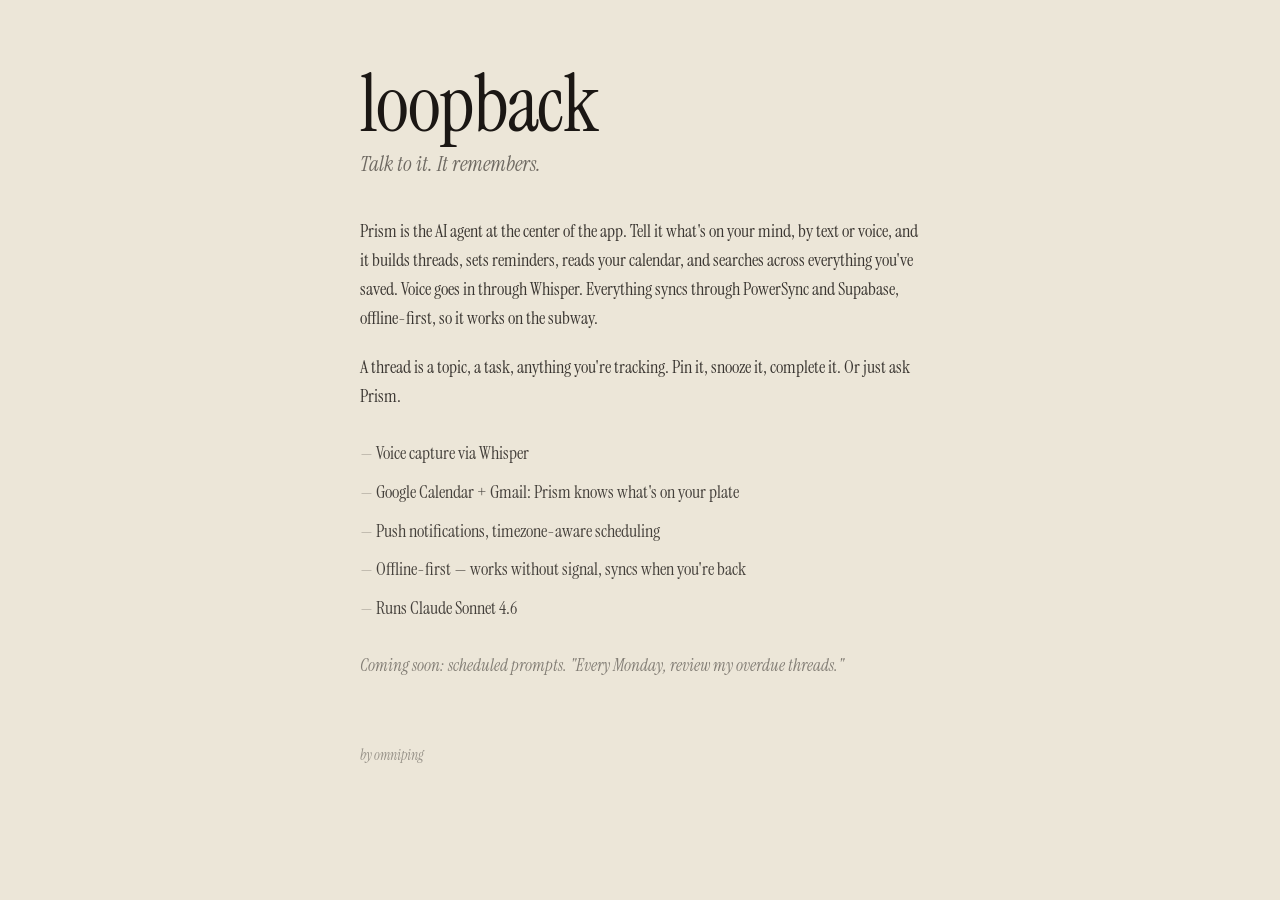
==== loopback/index.html @ e47c54f8 "Add loopback brag doc content Co-Authored-By: Claude Sonnet 4.6 (1M context) <noreply@anthropic.com>" ====
<!doctype html>
<html lang="en">
  <head>
    <meta charset="utf-8" />
    <meta name="viewport" content="width=device-width, initial-scale=1" />
    <title>loopback</title>
    <meta name="description" content="loopback by omniping — ai driven productivity" />
    <link rel="preconnect" href="https://fonts.googleapis.com" />
    <link rel="preconnect" href="https://fonts.gstatic.com" crossorigin />
    <link
      href="https://fonts.googleapis.com/css2?family=Instrument+Serif:ital@0;1&display=swap"
      rel="stylesheet"
    />
    <style>
      :root {
        --paper: #ece6d8;
        --ink: #1b1714;
      }

      * {
        box-sizing: border-box;
      }

      html,
      body {
        margin: 0;
        padding: 0;
      }

      body {
        background: var(--paper);
        color: var(--ink);
        font-family: "Instrument Serif", Georgia, serif;
        min-height: 100vh;
        min-height: 100dvh;
        display: flex;
        flex-direction: column;
        align-items: center;
        padding: 4rem 2rem 5rem;
        -webkit-font-smoothing: antialiased;
      }

      main {
        width: 100%;
        max-width: 560px;
      }

      h1 {
        font-weight: 400;
        font-size: clamp(2.5rem, 10vw, 5rem);
        line-height: 1;
        letter-spacing: -0.02em;
        margin: 0 0 0.4rem;
        font-feature-settings: "liga", "dlig";
      }

      .tagline {
        font-style: italic;
        font-size: clamp(1rem, 3vw, 1.3rem);
        opacity: 0.6;
        margin: 0 0 2.5rem;
      }

      .body {
        font-size: clamp(0.95rem, 2.5vw, 1.1rem);
        line-height: 1.65;
      }

      .body p {
        margin: 0 0 1.2rem;
        opacity: 0.85;
      }

      .body ul {
        margin: 1.5rem 0 1.5rem;
        padding: 0;
        list-style: none;
      }

      .body ul li {
        padding: 0.3rem 0;
        opacity: 0.8;
      }

      .body ul li::before {
        content: "— ";
        opacity: 0.4;
      }

      .soon {
        font-style: italic;
        opacity: 0.5 !important;
        font-size: 0.95em;
      }

      .back {
        display: inline-block;
        margin-top: 3rem;
        color: var(--ink);
        font-style: italic;
        font-size: 0.9rem;
        opacity: 0.4;
        text-decoration: none;
        transition: opacity 0.2s;
      }

      .back:hover {
        opacity: 0.85;
      }
    </style>
  </head>
  <body>
    <main>
      <h1>loopback</h1>
      <p class="tagline">Talk to it. It remembers.</p>

      <div class="body">
        <p>
          Prism is the AI agent at the center of the app. Tell it what's on
          your mind, by text or voice, and it builds threads, sets reminders,
          reads your calendar, and searches across everything you've saved. Voice
          goes in through Whisper. Everything syncs through PowerSync and
          Supabase, offline-first, so it works on the subway.
        </p>
        <p>
          A thread is a topic, a task, anything you're tracking. Pin it,
          snooze it, complete it. Or just ask Prism.
        </p>

        <ul>
          <li>Voice capture via Whisper</li>
          <li>Google Calendar + Gmail: Prism knows what's on your plate</li>
          <li>Push notifications, timezone-aware scheduling</li>
          <li>Offline-first — works without signal, syncs when you're back</li>
          <li>Runs Claude Sonnet 4.6</li>
        </ul>

        <p class="soon">
          Coming soon: scheduled prompts. "Every Monday, review my overdue threads."
        </p>
      </div>

      <a class="back" href="/">by omniping</a>
    </main>
  </body>
</html>
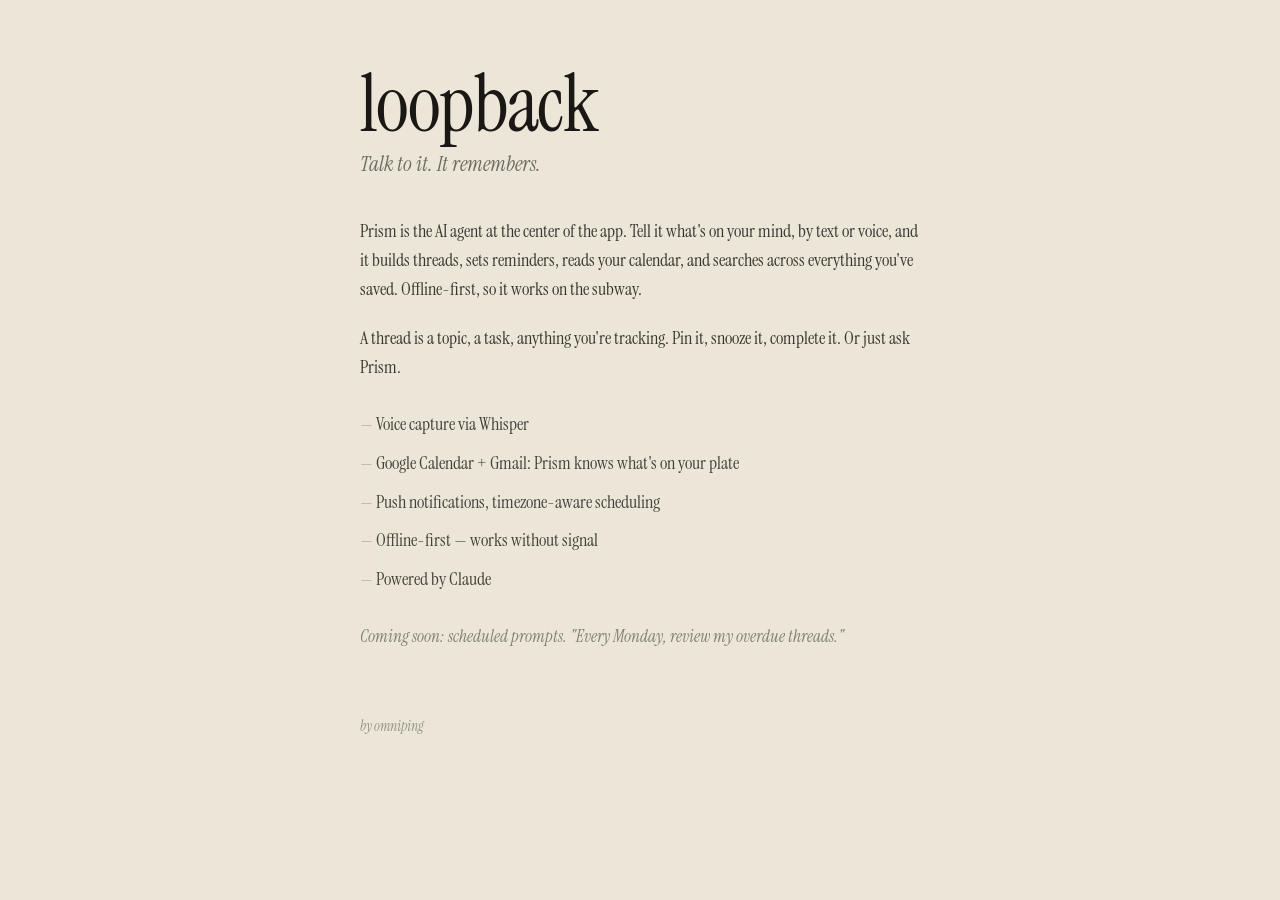
==== commit f1fdfa5d: "Simplify loopback copy, drop infra names Co-Authored-By: Claude Sonnet 4.6 (1M context) <noreply@ant" ====
--- a/loopback/index.html
+++ b/loopback/index.html
@@ -118,9 +118,8 @@
         <p>
           Prism is the AI agent at the center of the app. Tell it what's on
           your mind, by text or voice, and it builds threads, sets reminders,
-          reads your calendar, and searches across everything you've saved. Voice
-          goes in through Whisper. Everything syncs through PowerSync and
-          Supabase, offline-first, so it works on the subway.
+          reads your calendar, and searches across everything you've saved.
+          Offline-first, so it works on the subway.
         </p>
         <p>
           A thread is a topic, a task, anything you're tracking. Pin it,
@@ -131,8 +130,8 @@
           <li>Voice capture via Whisper</li>
           <li>Google Calendar + Gmail: Prism knows what's on your plate</li>
           <li>Push notifications, timezone-aware scheduling</li>
-          <li>Offline-first — works without signal, syncs when you're back</li>
-          <li>Runs Claude Sonnet 4.6</li>
+          <li>Offline-first — works without signal</li>
+          <li>Powered by Claude</li>
         </ul>
 
         <p class="soon">
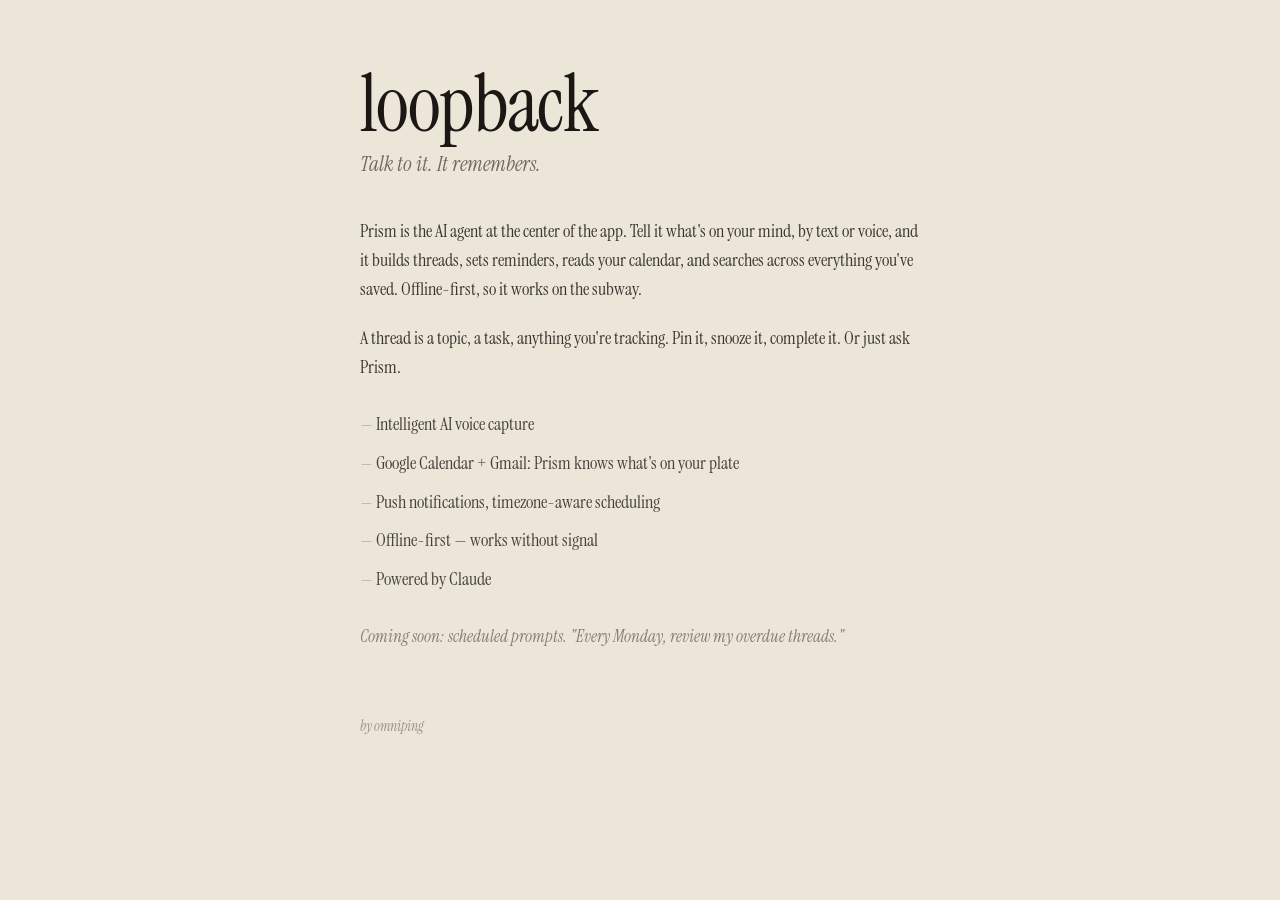
==== commit f3ad2245: "Reframe voice capture bullet for non-technical readers Co-Authored-By: Claude Sonnet 4.6 (1M context" ====
--- a/loopback/index.html
+++ b/loopback/index.html
@@ -127,7 +127,7 @@
         </p>
 
         <ul>
-          <li>Voice capture via Whisper</li>
+          <li>Intelligent AI voice capture</li>
           <li>Google Calendar + Gmail: Prism knows what's on your plate</li>
           <li>Push notifications, timezone-aware scheduling</li>
           <li>Offline-first — works without signal</li>
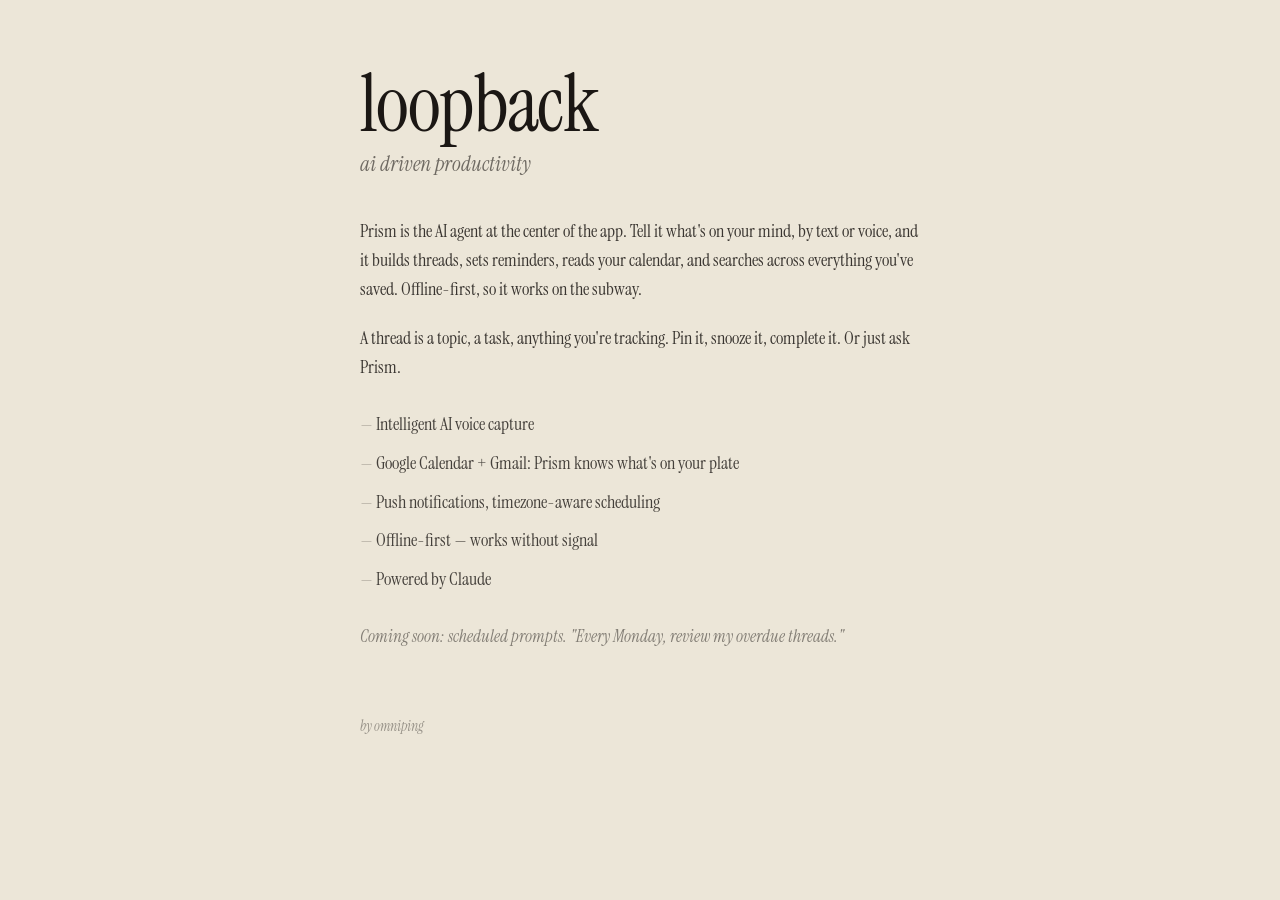
==== commit 531a908e: "Match loopback tagline to homepage Co-Authored-By: Claude Sonnet 4.6 (1M context) <noreply@anthropic" ====
--- a/loopback/index.html
+++ b/loopback/index.html
@@ -112,7 +112,7 @@
   <body>
     <main>
       <h1>loopback</h1>
-      <p class="tagline">Talk to it. It remembers.</p>
+      <p class="tagline">ai driven productivity</p>
 
       <div class="body">
         <p>
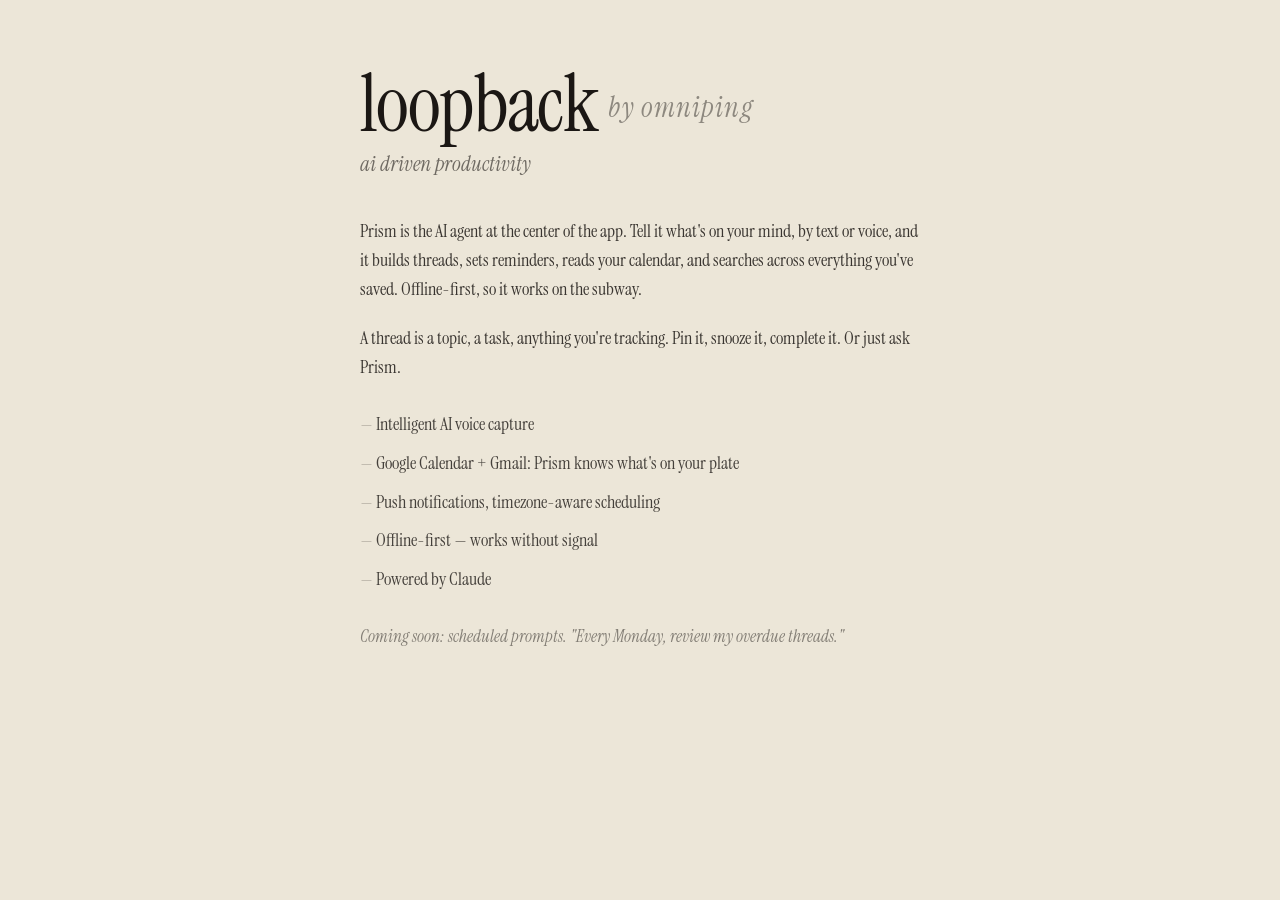
==== commit 8cfc3907: "Move 'by omniping' next to the loopback title Co-Authored-By: Claude Sonnet 4.6 (1M context) <norepl" ====
--- a/loopback/index.html
+++ b/loopback/index.html
@@ -54,6 +54,25 @@
         font-feature-settings: "liga", "dlig";
       }
 
+      h1 em {
+        font-style: italic;
+        font-size: 0.35em;
+        letter-spacing: 0.04em;
+        vertical-align: 0.5em;
+        margin-left: 0.4em;
+        opacity: 0.45;
+      }
+
+      h1 em a {
+        color: var(--ink);
+        text-decoration: none;
+        transition: opacity 0.2s;
+      }
+
+      h1 em a:hover {
+        opacity: 1;
+      }
+
       .tagline {
         font-style: italic;
         font-size: clamp(1rem, 3vw, 1.3rem);
@@ -93,25 +112,11 @@
         font-size: 0.95em;
       }
 
-      .back {
-        display: inline-block;
-        margin-top: 3rem;
-        color: var(--ink);
-        font-style: italic;
-        font-size: 0.9rem;
-        opacity: 0.4;
-        text-decoration: none;
-        transition: opacity 0.2s;
-      }
-
-      .back:hover {
-        opacity: 0.85;
-      }
     </style>
   </head>
   <body>
     <main>
-      <h1>loopback</h1>
+      <h1>loopback<em><a href="/">by omniping</a></em></h1>
       <p class="tagline">ai driven productivity</p>
 
       <div class="body">
@@ -139,7 +144,6 @@
         </p>
       </div>
 
-      <a class="back" href="/">by omniping</a>
     </main>
   </body>
 </html>
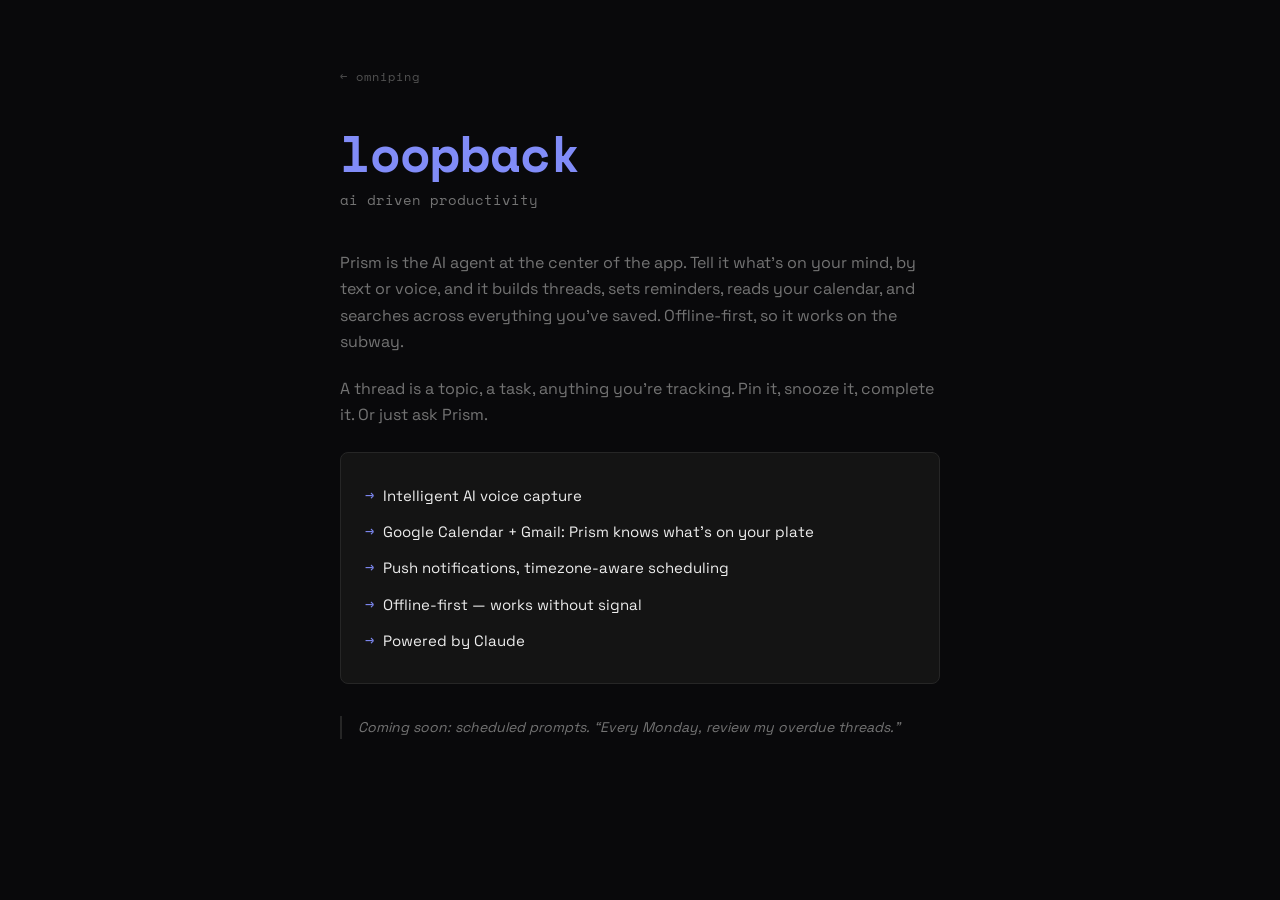
==== commit 096b8432: "Update all pages to ink-dark design system: loopback, warrooms, theway, upublish, legal" ====
--- a/loopback/index.html
+++ b/loopback/index.html
@@ -3,34 +3,40 @@
   <head>
     <meta charset="utf-8" />
     <meta name="viewport" content="width=device-width, initial-scale=1" />
-    <title>loopback</title>
-    <meta name="description" content="loopback by omniping — ai driven productivity" />
+    <title>loopback &mdash; ai driven productivity</title>
+    <meta name="description" content="loopback by omniping &mdash; ai driven productivity" />
     <link rel="preconnect" href="https://fonts.googleapis.com" />
     <link rel="preconnect" href="https://fonts.gstatic.com" crossorigin />
     <link
-      href="https://fonts.googleapis.com/css2?family=Instrument+Serif:ital@0;1&display=swap"
+      href="https://fonts.googleapis.com/css2?family=Space+Grotesk:wght@400;500;700&family=Space+Mono:wght@400;700&display=swap"
       rel="stylesheet"
     />
     <style>
       :root {
-        --paper: #ece6d8;
-        --ink: #1b1714;
+        --bg: #09090b;
+        --bg-card: #141414;
+        --border: #262626;
+        --text: #ededed;
+        --text-muted: #737373;
+        --text-faint: #525252;
+        --accent: #818cf8;
+        --accent-dim: #818cf820;
+        --font-display: 'Space Mono', monospace;
+        --font-body: 'Space Grotesk', sans-serif;
       }
 
       * {
         box-sizing: border-box;
-      }
-
-      html,
-      body {
         margin: 0;
         padding: 0;
       }
 
       body {
-        background: var(--paper);
-        color: var(--ink);
-        font-family: "Instrument Serif", Georgia, serif;
+        background: var(--bg);
+        color: var(--text);
+        font-family: var(--font-body);
+        font-size: 1rem;
+        line-height: 1.5;
         min-height: 100vh;
         min-height: 100dvh;
         display: flex;
@@ -42,108 +48,114 @@
 
       main {
         width: 100%;
-        max-width: 560px;
+        max-width: 600px;
+      }
+
+      .back {
+        font-family: var(--font-display);
+        font-size: 0.75rem;
+        color: var(--text-faint);
+        text-decoration: none;
+        letter-spacing: 0.08em;
+        transition: color 0.2s;
+        display: inline-block;
+        margin-bottom: 2.5rem;
+      }
+
+      .back:hover {
+        color: var(--text-muted);
       }
 
       h1 {
-        font-weight: 400;
-        font-size: clamp(2.5rem, 10vw, 5rem);
-        line-height: 1;
+        font-family: var(--font-display);
+        font-weight: 700;
+        font-size: clamp(2.3rem, 8vw, 3.125rem);
+        line-height: 1.1;
         letter-spacing: -0.02em;
-        margin: 0 0 0.4rem;
-        font-feature-settings: "liga", "dlig";
-      }
-
-      h1 em {
-        font-style: italic;
-        font-size: 0.35em;
-        letter-spacing: 0.04em;
-        vertical-align: 0.5em;
-        margin-left: 0.4em;
-        opacity: 0.45;
-      }
-
-      h1 em a {
-        color: var(--ink);
-        text-decoration: none;
-        transition: opacity 0.2s;
-      }
-
-      h1 em a:hover {
-        opacity: 1;
+        color: var(--accent);
+        margin-bottom: 0.5rem;
       }
 
       .tagline {
-        font-style: italic;
-        font-size: clamp(1rem, 3vw, 1.3rem);
-        opacity: 0.6;
-        margin: 0 0 2.5rem;
+        font-family: var(--font-display);
+        font-size: 0.875rem;
+        color: var(--text-muted);
+        margin-bottom: 2.5rem;
       }
 
-      .body {
-        font-size: clamp(0.95rem, 2.5vw, 1.1rem);
+      .body p {
+        color: var(--text-muted);
+        margin-bottom: 1.25rem;
         line-height: 1.65;
       }
 
-      .body p {
-        margin: 0 0 1.2rem;
-        opacity: 0.85;
-      }
-
       .body ul {
-        margin: 1.5rem 0 1.5rem;
-        padding: 0;
         list-style: none;
+        margin: 1.5rem 0;
+        padding: 1.5rem;
+        background: var(--bg-card);
+        border: 1px solid var(--border);
+        border-radius: 8px;
       }
 
       .body ul li {
-        padding: 0.3rem 0;
-        opacity: 0.8;
+        padding: 0.4rem 0;
+        color: var(--text);
+        font-size: 0.9375rem;
       }
 
       .body ul li::before {
-        content: "— ";
-        opacity: 0.4;
+        content: "\2192  ";
+        color: var(--accent);
+        font-family: var(--font-display);
       }
 
       .soon {
+        font-size: 0.875rem;
+        color: var(--text-faint);
         font-style: italic;
-        opacity: 0.5 !important;
-        font-size: 0.95em;
+        border-left: 2px solid var(--border);
+        padding-left: 1rem;
+        margin-top: 2rem;
       }
 
+      @media (max-width: 640px) {
+        body {
+          padding: 2rem 1.5rem 3rem;
+        }
+      }
     </style>
   </head>
   <body>
     <main>
-      <h1>loopback<em><a href="/">by omniping</a></em></h1>
+      <a class="back" href="/">&larr; omniping</a>
+      <h1>loopback</h1>
       <p class="tagline">ai driven productivity</p>
 
       <div class="body">
         <p>
-          Prism is the AI agent at the center of the app. Tell it what's on
+          Prism is the AI agent at the center of the app. Tell it what&rsquo;s on
           your mind, by text or voice, and it builds threads, sets reminders,
-          reads your calendar, and searches across everything you've saved.
+          reads your calendar, and searches across everything you&rsquo;ve saved.
           Offline-first, so it works on the subway.
         </p>
         <p>
-          A thread is a topic, a task, anything you're tracking. Pin it,
+          A thread is a topic, a task, anything you&rsquo;re tracking. Pin it,
           snooze it, complete it. Or just ask Prism.
         </p>
 
         <ul>
           <li>Intelligent AI voice capture</li>
-          <li>Google Calendar + Gmail: Prism knows what's on your plate</li>
+          <li>Google Calendar + Gmail: Prism knows what&rsquo;s on your plate</li>
           <li>Push notifications, timezone-aware scheduling</li>
-          <li>Offline-first — works without signal</li>
+          <li>Offline-first &mdash; works without signal</li>
           <li>Powered by Claude</li>
         </ul>
 
         <p class="soon">
-          Coming soon: scheduled prompts. "Every Monday, review my overdue threads."
+          Coming soon: scheduled prompts. &ldquo;Every Monday, review my overdue threads.&rdquo;
         </p>
       </div>
-
     </main>
   </body>
 </html>
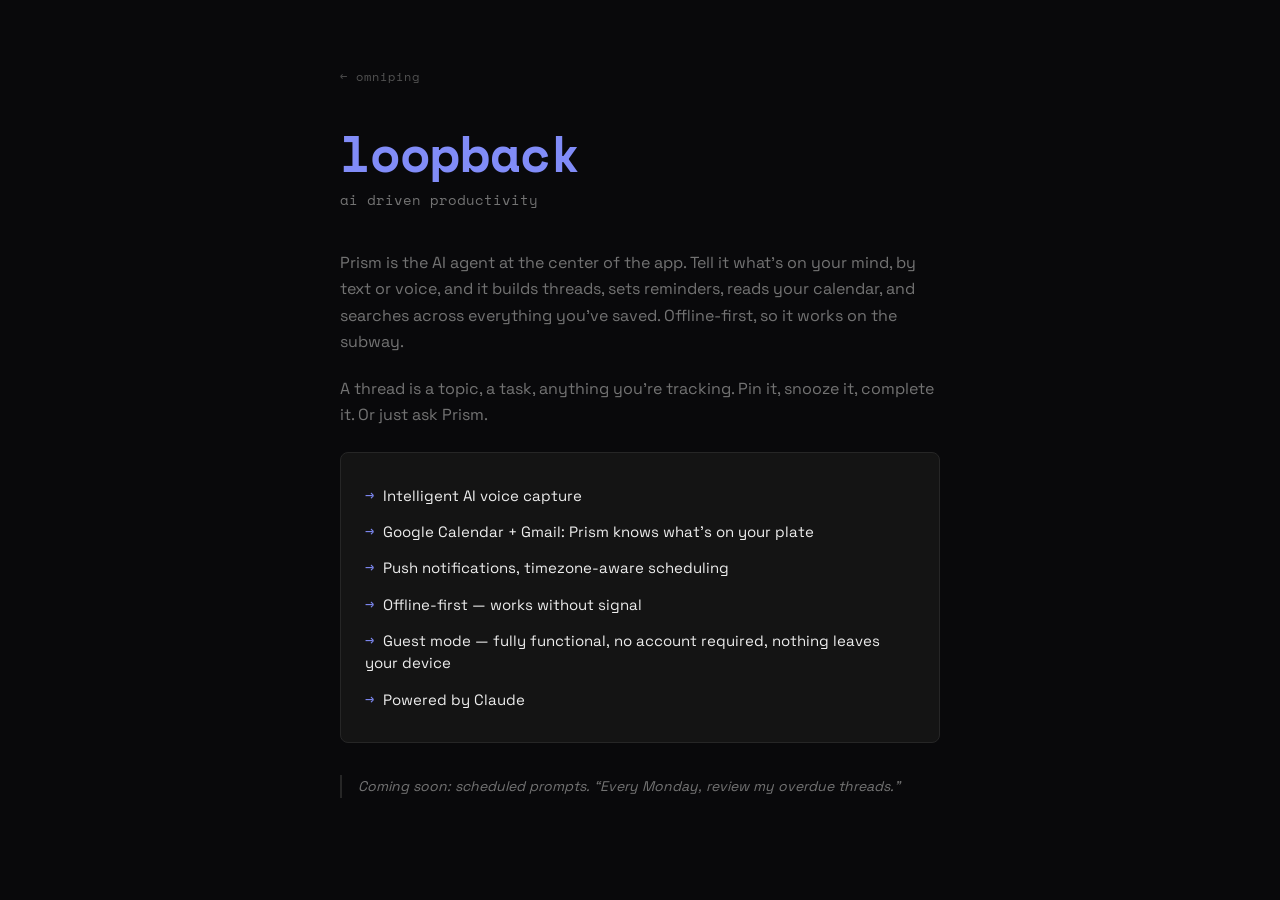
==== commit f336ecc8: "Fix all 11 homepage issues: privacy policy compliance (CCPA, GDPR, retention, permissions, subproces" ====
--- a/loopback/index.html
+++ b/loopback/index.html
@@ -149,6 +149,7 @@
           <li>Google Calendar + Gmail: Prism knows what&rsquo;s on your plate</li>
           <li>Push notifications, timezone-aware scheduling</li>
           <li>Offline-first &mdash; works without signal</li>
+          <li>Guest mode &mdash; fully functional, no account required, nothing leaves your device</li>
           <li>Powered by Claude</li>
         </ul>
 
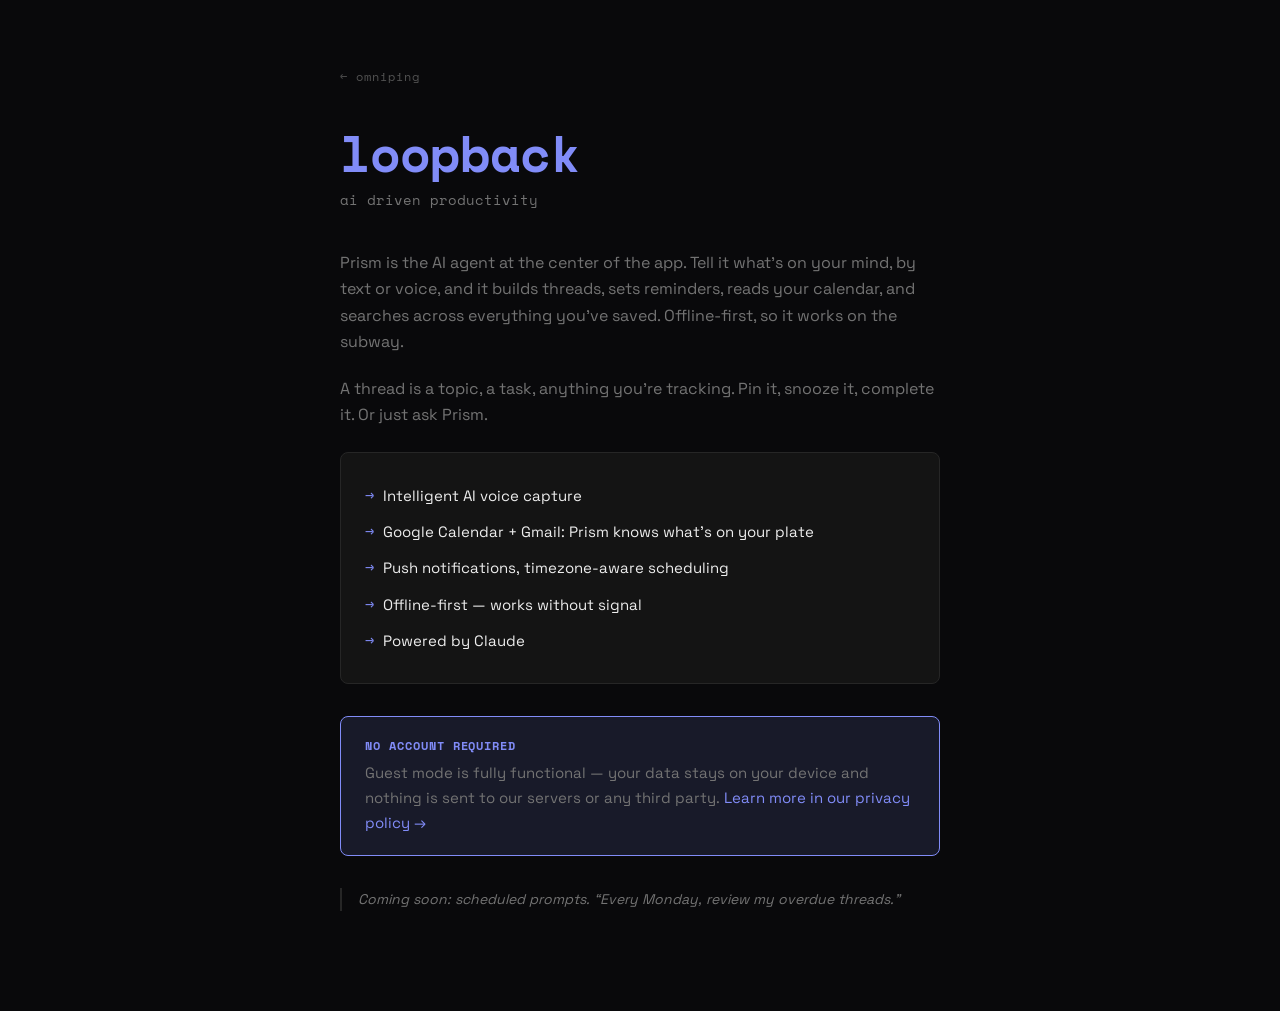
==== commit 2f0e1ebb: "Promote Guest Mode as a privacy feature on the loopback page Add a dedicated callout block on /loopb" ====
--- a/loopback/index.html
+++ b/loopback/index.html
@@ -110,6 +110,39 @@
         font-family: var(--font-display);
       }
 
+      .guest-mode {
+        margin-top: 2rem;
+        padding: 1.25rem 1.5rem;
+        background: var(--accent-dim);
+        border: 1px solid var(--accent);
+        border-radius: 8px;
+      }
+
+      .guest-mode strong {
+        display: block;
+        font-family: var(--font-display);
+        font-size: 0.75rem;
+        letter-spacing: 0.08em;
+        color: var(--accent);
+        margin-bottom: 0.4rem;
+        text-transform: uppercase;
+      }
+
+      .guest-mode p {
+        color: var(--text-muted);
+        font-size: 0.9375rem;
+        margin-bottom: 0 !important;
+      }
+
+      .guest-mode a {
+        color: var(--accent);
+        text-decoration: none;
+      }
+
+      .guest-mode a:hover {
+        text-decoration: underline;
+      }
+
       .soon {
         font-size: 0.875rem;
         color: var(--text-faint);
@@ -149,9 +182,13 @@
           <li>Google Calendar + Gmail: Prism knows what&rsquo;s on your plate</li>
           <li>Push notifications, timezone-aware scheduling</li>
           <li>Offline-first &mdash; works without signal</li>
-          <li>Guest mode &mdash; fully functional, no account required, nothing leaves your device</li>
           <li>Powered by Claude</li>
         </ul>
+
+        <div class="guest-mode">
+          <strong>No account required</strong>
+          <p>Guest mode is fully functional &mdash; your data stays on your device and nothing is sent to our servers or any third party. <a href="/legal/privacy#guest-mode">Learn more in our privacy policy &rarr;</a></p>
+        </div>
 
         <p class="soon">
           Coming soon: scheduled prompts. &ldquo;Every Monday, review my overdue threads.&rdquo;
